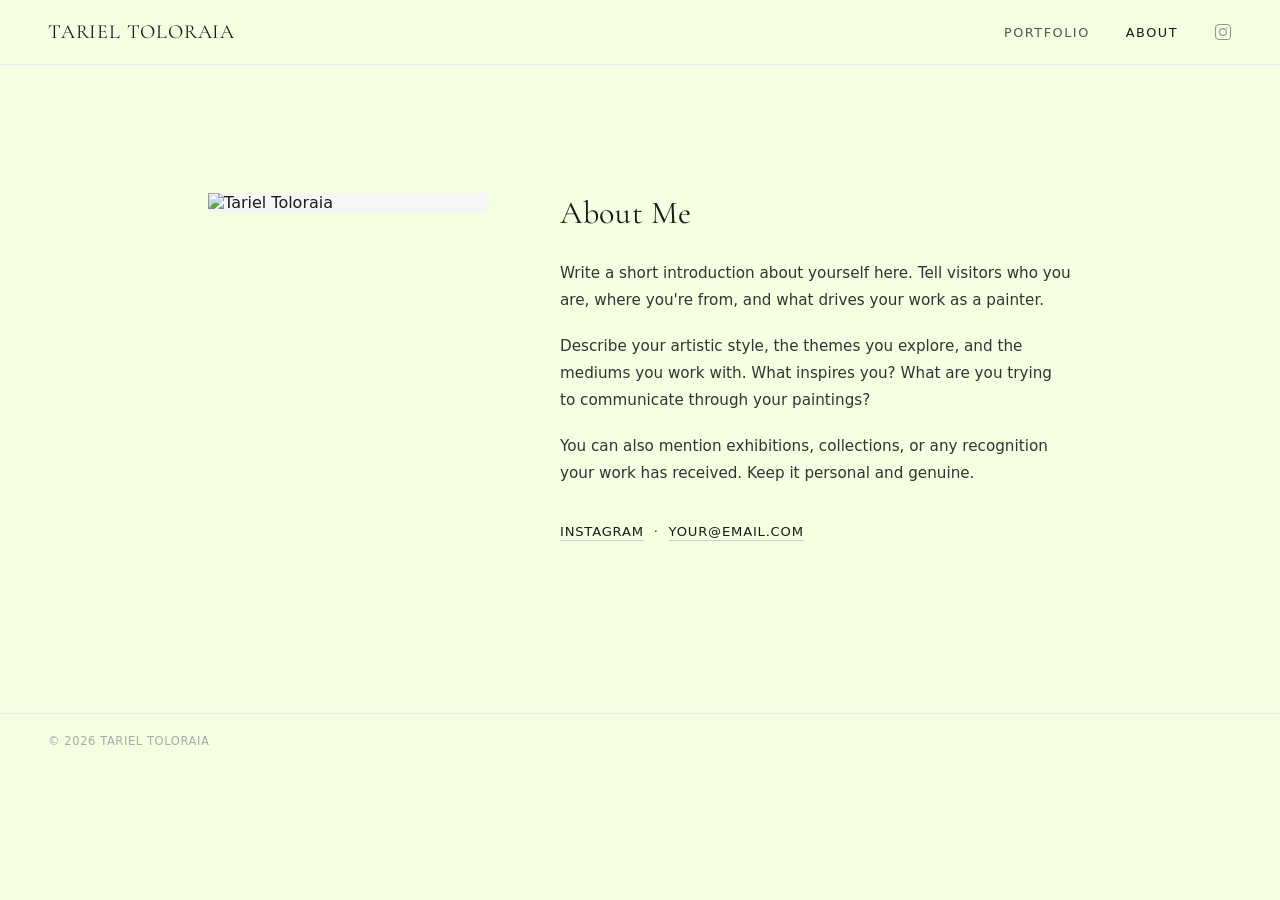
==== about.html @ 25c26f9b "Initial commit" ====
﻿<!DOCTYPE html>
<html lang="en">
<head>
  <meta charset="UTF-8">
  <meta name="viewport" content="width=device-width, initial-scale=1.0">
  <title>TARIEL TOLORAIA</title>
  <link rel="preconnect" href="https://fonts.googleapis.com">
  <link rel="preconnect" href="https://fonts.gstatic.com" crossorigin>
  <link href="https://fonts.googleapis.com/css2?family=Cormorant+Garamond:ital,wght@0,300;0,400;0,500;1,300;1,400&display=swap" rel="stylesheet">
  <link rel="stylesheet" href="style.css">
</head>
<body>

  <header>
    <div class="header-inner">
      <a href="index.html" class="artist-name">TARIEL TOLORAIA</a>
      <button class="hamburger" aria-label="Menu" aria-expanded="false">
        <span></span>
        <span></span>
        <span></span>
      </button>
      <nav class="nav">
        <a href="index.html" class="nav-link">Portfolio</a>
        <a href="about.html" class="nav-link active">About</a>
        <a href="https://www.instagram.com/shmmolo/" target="_blank" rel="noopener" class="nav-link nav-instagram" aria-label="Instagram">
          <svg xmlns="http://www.w3.org/2000/svg" width="18" height="18" viewBox="0 0 24 24" fill="none" stroke="currentColor" stroke-width="1.5" stroke-linecap="round" stroke-linejoin="round">
            <rect x="2" y="2" width="20" height="20" rx="5" ry="5"/>
            <circle cx="12" cy="12" r="4.5"/>
            <circle cx="17.5" cy="6.5" r="1" fill="currentColor" stroke="none"/>
          </svg>
        </a>
      </nav>
    </div>
  </header>

  <main>
    <section class="about-section">
      <div class="about-photo">
        <img src="images/portrait.jpg" alt="Tariel Toloraia">
      </div>
      <div class="about-text">
        <h1>About Me</h1>
        <p>
          Write a short introduction about yourself here. Tell visitors who you are,
          where you're from, and what drives your work as a painter.
        </p>
        <p>
          Describe your artistic style, the themes you explore, and the mediums you
          work with. What inspires you? What are you trying to communicate through
          your paintings?
        </p>
        <p>
          You can also mention exhibitions, collections, or any recognition your
          work has received. Keep it personal and genuine.
        </p>
        <p class="about-contact">
          <a href="https://www.instagram.com/shmmolo/" target="_blank" rel="noopener">Instagram</a>
          &nbsp;&middot;&nbsp;
          <a href="mailto:your@email.com">your@email.com</a>
        </p>
      </div>
    </section>
  </main>

  <footer>
    <p class="footer-copyright">&copy; 2026 TARIEL TOLORAIA</p>
  </footer>

  <script src="script.js"></script>
</body>
</html>
---- style.css ----
﻿*, *::before, *::after {
  box-sizing: border-box;
  margin: 0;
  padding: 0;
}

html {
  font-size: 16px;
}

body {
  font-family: system-ui, -apple-system, 'Segoe UI', sans-serif;
  background: #f4fee0;
  color: #1a1a1a;
  min-height: 100vh;
}

/* -- Header -- */

header {
  position: sticky;
  top: 0;
  background: #f4fee0;
  z-index: 100;
  border-bottom: 1px solid #ebebeb;
  font-size: 20px;
}

.header-inner {
  display: flex;
  align-items: center;
  grid-auto-flow: dense;
  justify-content: space-between;
  max-width: 1400px;
  margin: 0 auto;
  padding: 20px 48px;
}

.artist-name {
  font-family: 'Cormorant Garamond', serif;
  font-weight: 400;
  letter-spacing: 0.04em;
  color: #1a1a1a;
  text-decoration: none;
}

.artist-name:hover {
  color: #555;
}

/* -- Nav -- */

.nav {
  display: flex;
  align-items: center;
  grid-auto-flow: dense;
  gap: 36px;
}

.nav-link {
  font-size: 0.8rem;
  letter-spacing: 0.12em;
  text-transform: uppercase;
  text-decoration: none;
  color: #555;
  transition: color 0.2s;
}

.nav-link:hover,
.nav-link.active {
  color: #1a1a1a;
}

.nav-instagram {
  display: flex;
  align-items: center;
  grid-auto-flow: dense;
  opacity: 0.6;
  transition: opacity 0.2s;
}

.nav-instagram:hover {
  opacity: 1;
  color: #1a1a1a;
}

/* -- Hamburger -- */

.hamburger {
  display: none;
  flex-direction: column;
  justify-content: space-between;
  width: 22px;
  height: 16px;
  background: none;
  border: none;
  cursor: pointer;
  padding: 0;
  flex-shrink: 0;
}

.hamburger span {
  display: block;
  width: 100%;
  height: 2px;
  background: #1a1a1a;
  transition: transform 0.25s ease, opacity 0.2s ease;
  transform-origin: center;
}

.hamburger.open span:nth-child(1) {
  transform: translateY(7px) rotate(45deg);
}

.hamburger.open span:nth-child(2) {
  opacity: 0;
  transform: scaleX(0);
}

.hamburger.open span:nth-child(3) {
  transform: translateY(-7px) rotate(-45deg);
}

/* -- Gallery -- */

main {
  max-width: 1400px;
  margin: 0 auto;
  padding: 56px 48px 80px;
}

.gallery {
  display: grid;
  grid-template-columns: repeat(3, 1fr);
  gap: 12px;
  align-items: center;
  grid-auto-flow: dense;
}

.gallery-item {
  margin-bottom: 0;
  cursor: pointer;
}

.img-wrap {
  overflow: hidden;
  background: #f5f5f5;
}

.img-wrap img {
  width: 100%;
  height: auto;
  display: block;
  transition: opacity 0.25s ease;
}

.gallery-item:hover .img-wrap img {
  opacity: 0.88;
}

.painting-title {
  font-family: 'Cormorant Garamond', serif;
  font-size: 1rem;
  font-weight: 400;
  margin-top: 4px;
  color: #1a1a1a;
}

.painting-size {
  font-size: 0.75rem;
  color: #aaa;
  margin-top: 0px;
  letter-spacing: 0.03em;
}

/* -- Lightbox -- */

.lightbox {
  position: fixed;
  inset: 0;
  background: #f4fee0;
  display: flex;
  align-items: center;
  grid-auto-flow: dense;
  justify-content: center;
  z-index: 500;
  opacity: 0;
  pointer-events: none;
  transition: opacity 0.3s ease;
}

.lightbox.active {
  opacity: 1;
  pointer-events: all;
}

.lightbox-close {
  position: fixed;
  top: 22px;
  right: 32px;
  background: none;
  border: none;
  font-size: 2rem;
  line-height: 1;
  color: #1a1a1a;
  cursor: pointer;
  padding: 8px;
  opacity: 0.45;
  transition: opacity 0.2s;
  z-index: 501;
}

.lightbox-close:hover {
  opacity: 1;
}

.lightbox-inner {
  display: flex;
  flex-direction: column;
  align-items: center;
  grid-auto-flow: dense;
  padding: 60px 40px 40px;
  max-width: 90vw;
}

#lightbox-img {
  max-width: 82vw;
  max-height: 72vh;
  object-fit: contain;
  display: block;
}

.lightbox-info {
  margin-top: 22px;
  text-align: center;
}

.lightbox-title {
  font-family: 'Cormorant Garamond', serif;
  font-size: 1.15rem;
  font-weight: 400;
  color: #1a1a1a;
}

.lightbox-meta {
  margin-top: 6px;
  display: flex;
  align-items: center;
  grid-auto-flow: dense;
  justify-content: center;
  gap: 10px;
  flex-wrap: wrap;
}

.lightbox-size {
  font-size: 0.75rem;
  color: #888;
  letter-spacing: 0.03em;
}

.lightbox-technique {
  font-size: 0.75rem;
  color: #888;
  letter-spacing: 0.03em;
}

.lightbox-technique:not(:empty)::before {
  content: "·";
  margin-right: 10px;
  color: #ccc;
}

.lightbox-hint {
  font-size: 0.65rem;
  color: #bbb;
  letter-spacing: 0.08em;
  text-transform: uppercase;
  margin-top: 10px;
}

#lightbox-img {
  cursor: zoom-in;
  will-change: transform;
  transition: transform 0.08s ease;
  user-select: none;
  -webkit-user-drag: none;
}


.lightbox-prev,
.lightbox-next {
  position: fixed;
  top: 50%;
  transform: translateY(-50%);
  background: none;
  border: none;
  cursor: pointer;
  color: #1a1a1a;
  opacity: 0.3;
  transition: opacity 0.2s;
  padding: 20px 16px;
  z-index: 501;
  line-height: 0;
}

.lightbox-prev:hover,
.lightbox-next:hover {
  opacity: 1;
}

.lightbox-prev { left: 12px; }
.lightbox-next { right: 12px; }/* -- About Page -- */

.about-section {
  display: flex;
  gap: 72px;
  max-width: 960px;
  margin: 72px auto;
  padding: 0 48px;
  align-items: flex-start;
}

.about-photo {
  width: 280px;
  flex-shrink: 0;
  background: #f5f5f5;
}

.about-photo img {
  width: 100%;
  height: auto;
  display: block;
}

.about-text h1 {
  font-family: 'Cormorant Garamond', serif;
  font-size: 2rem;
  font-weight: 400;
  margin-bottom: 28px;
  letter-spacing: 0.02em;
}

.about-text p {
  font-size: 0.95rem;
  line-height: 1.8;
  color: #333;
  margin-bottom: 18px;
}

.about-contact {
  margin-top: 32px;
  font-size: 0.82rem !important;
  letter-spacing: 0.06em;
  text-transform: uppercase;
}

.about-contact a {
  color: #1a1a1a;
  text-decoration: none;
  border-bottom: 1px solid #ccc;
  padding-bottom: 1px;
  transition: border-color 0.2s;
}

.about-contact a:hover {
  border-color: #1a1a1a;
}

/* -- Footer -- */

footer {
  border-top: 1px solid #ebebeb;
  padding: 20px 48px;
  max-width: 1400px;
  margin: 0 auto;
}

.footer-copyright {
  font-size: 0.72rem;
  color: #aaa;
  letter-spacing: 0.05em;
}

/* -- Responsive -- */

@media (max-width: 1024px) {
  .gallery {
    grid-template-columns: repeat(2, 1fr);
  }

  .header-inner {
    padding: 18px 32px;
  }

  main {
    padding: 40px 32px 64px;
  }
}

@media (max-width: 680px) {
  .hamburger {
    display: flex;
  }

  .nav {
    display: none;
    position: absolute;
    top: 100%;
    left: 0;
    right: 0;
    background: #f4fee0;
    border-bottom: 1px solid #ebebeb;
    flex-direction: column;
    align-items: center;
  grid-auto-flow: dense;
    gap: 0;
    padding: 8px 0 20px;
    z-index: 99;
  }

  .nav.open {
    display: flex;
  }

  .nav-link {
    padding: 13px 24px;
    font-size: 0.82rem;
    width: 100%;
    text-align: center;
  }

  .nav-instagram {
    justify-content: center;
    margin-top: 4px;
  }

  .gallery {
    grid-template-columns: 1fr;
  }

  .header-inner {
    padding: 16px 20px;
  }

  main {
    padding: 32px 20px 56px;
  }

  footer {
    padding: 20px;
  }

  .about-section {
    flex-direction: column;
    gap: 36px;
    padding: 0 20px;
    margin: 40px auto;
  }

  .about-photo {
    width: 100%;
    max-width: 320px;
  }
}
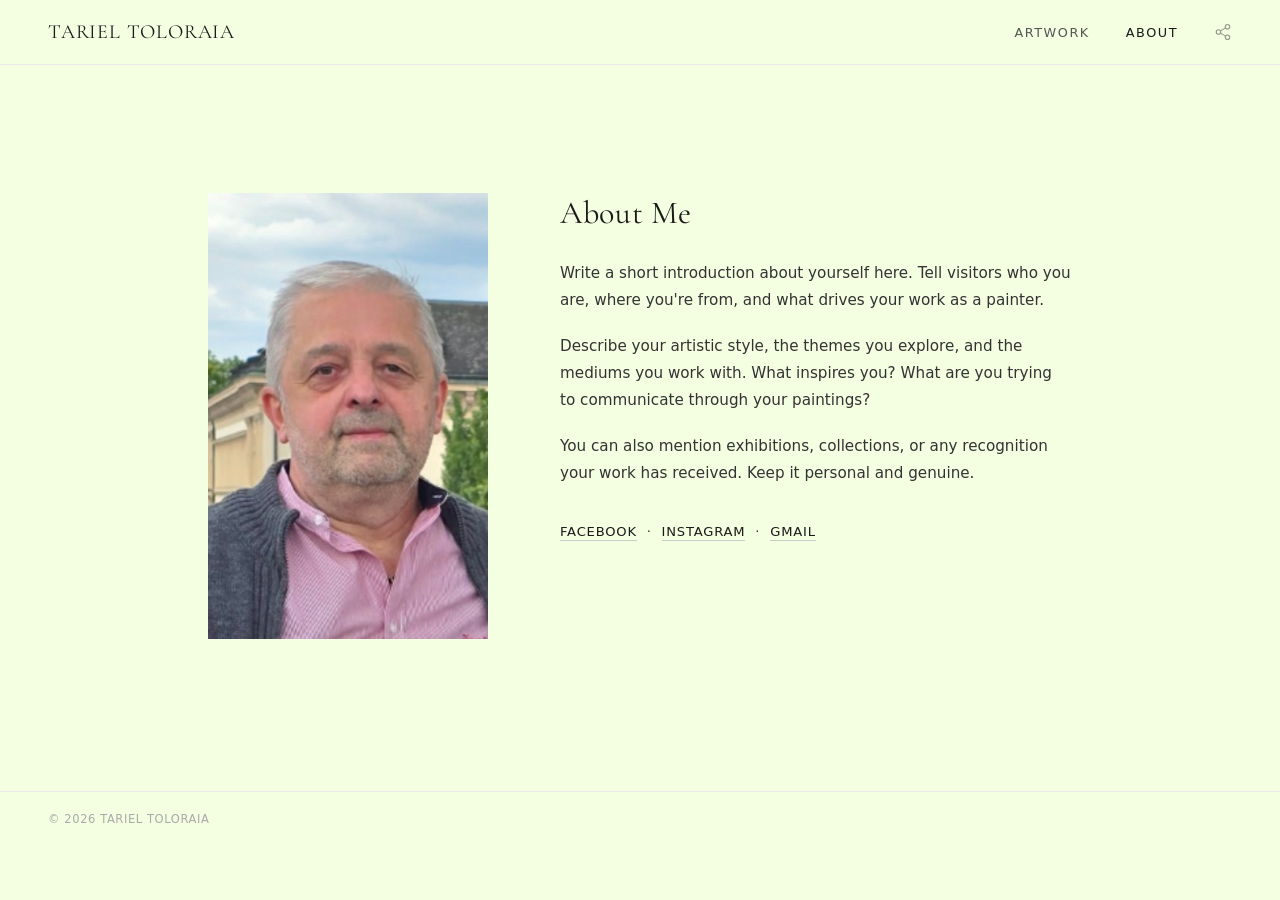
==== commit c1fdb364: "Changed images to .webp; updated About me Page" ====
--- a/about.html
+++ b/about.html
@@ -3,10 +3,11 @@
 <head>
   <meta charset="UTF-8">
   <meta name="viewport" content="width=device-width, initial-scale=1.0">
-  <title>TARIEL TOLORAIA</title>
+  <title>Tariel Toloraia</title>
   <link rel="preconnect" href="https://fonts.googleapis.com">
   <link rel="preconnect" href="https://fonts.gstatic.com" crossorigin>
   <link href="https://fonts.googleapis.com/css2?family=Cormorant+Garamond:ital,wght@0,300;0,400;0,500;1,300;1,400&display=swap" rel="stylesheet">
+  <link rel="icon" href="T.png">
   <link rel="stylesheet" href="style.css">
 </head>
 <body>
@@ -20,15 +21,21 @@
         <span></span>
       </button>
       <nav class="nav">
-        <a href="index.html" class="nav-link">Portfolio</a>
+        <a href="index.html" class="nav-link">Artwork</a>
         <a href="about.html" class="nav-link active">About</a>
-        <a href="https://www.instagram.com/shmmolo/" target="_blank" rel="noopener" class="nav-link nav-instagram" aria-label="Instagram">
-          <svg xmlns="http://www.w3.org/2000/svg" width="18" height="18" viewBox="0 0 24 24" fill="none" stroke="currentColor" stroke-width="1.5" stroke-linecap="round" stroke-linejoin="round">
-            <rect x="2" y="2" width="20" height="20" rx="5" ry="5"/>
-            <circle cx="12" cy="12" r="4.5"/>
-            <circle cx="17.5" cy="6.5" r="1" fill="currentColor" stroke="none"/>
-          </svg>
-        </a>
+        <div class="nav-share">
+          <button class="share-btn" aria-label="Share" aria-expanded="false">
+            <svg xmlns="http://www.w3.org/2000/svg" width="18" height="18" viewBox="0 0 24 24" fill="none" stroke="currentColor" stroke-width="1.5" stroke-linecap="round" stroke-linejoin="round">
+              <circle cx="18" cy="5" r="3"/><circle cx="6" cy="12" r="3"/><circle cx="18" cy="19" r="3"/>
+              <line x1="8.59" y1="13.51" x2="15.42" y2="17.49"/><line x1="15.41" y1="6.51" x2="8.59" y2="10.49"/>
+            </svg>
+          </button>
+          <div class="share-dropdown" role="menu">
+            <a href="#" class="share-option" data-platform="facebook" role="menuitem">Facebook</a>
+            <a href="#" class="share-option" data-platform="whatsapp" role="menuitem">WhatsApp</a>
+            <a href="#" class="share-option" data-platform="pinterest" role="menuitem">Pinterest</a>
+          </div>
+        </div>
       </nav>
     </div>
   </header>
@@ -36,7 +43,7 @@
   <main>
     <section class="about-section">
       <div class="about-photo">
-        <img src="images/portrait.jpg" alt="Tariel Toloraia">
+        <img src="images/AboutMe.jpg" alt="Tariel Toloraia">
       </div>
       <div class="about-text">
         <h1>About Me</h1>
@@ -54,9 +61,11 @@
           work has received. Keep it personal and genuine.
         </p>
         <p class="about-contact">
-          <a href="https://www.instagram.com/shmmolo/" target="_blank" rel="noopener">Instagram</a>
+          <a href="https://www.facebook.com/tariel.toloraia.644204" target="_blank" rel="noopener">Facebook</a>
           &nbsp;&middot;&nbsp;
-          <a href="mailto:your@email.com">your@email.com</a>
+          <a href="https://www.instagram.com/tarieltoloraia?igsh=bGNqczI4bzJnMDBp" target="_blank" rel="noopener">Instagram</a>
+          &nbsp;&middot;&nbsp;
+          <a href="mailto:tarieltoloraia@gmail.com">Gmail</a>
         </p>
       </div>
     </section>
--- a/style.css
+++ b/style.css
@@ -29,7 +29,6 @@
 .header-inner {
   display: flex;
   align-items: center;
-  grid-auto-flow: dense;
   justify-content: space-between;
   max-width: 1400px;
   margin: 0 auto;
@@ -53,7 +52,6 @@
 .nav {
   display: flex;
   align-items: center;
-  grid-auto-flow: dense;
   gap: 36px;
 }
 
@@ -71,17 +69,60 @@
   color: #1a1a1a;
 }
 
-.nav-instagram {
-  display: flex;
-  align-items: center;
-  grid-auto-flow: dense;
+/* -- Share button -- */
+
+.nav-share {
+  position: relative;
+}
+
+.share-btn {
+  display: flex;
+  align-items: center;
+  background: none;
+  border: none;
+  cursor: pointer;
+  color: #555;
   opacity: 0.6;
   transition: opacity 0.2s;
-}
-
-.nav-instagram:hover {
+  padding: 0;
+}
+
+.share-btn:hover,
+.share-btn.open {
   opacity: 1;
   color: #1a1a1a;
+}
+
+.share-dropdown {
+  display: none;
+  position: absolute;
+  top: calc(100% + 14px);
+  right: 0;
+  background: #f4fee0;
+  border: 1px solid #ddd;
+  min-width: 140px;
+  z-index: 200;
+  flex-direction: column;
+  padding: 6px 0;
+}
+
+.share-dropdown.open {
+  display: flex;
+}
+
+.share-option {
+  font-size: 0.72rem;
+  letter-spacing: 0.1em;
+  text-transform: uppercase;
+  text-decoration: none;
+  color: #555;
+  padding: 10px 20px;
+  transition: color 0.15s, background 0.15s;
+}
+
+.share-option:hover {
+  color: #1a1a1a;
+  background: rgba(0,0,0,0.04);
 }
 
 /* -- Hamburger -- */
@@ -181,7 +222,6 @@
   background: #f4fee0;
   display: flex;
   align-items: center;
-  grid-auto-flow: dense;
   justify-content: center;
   z-index: 500;
   opacity: 0;
@@ -218,7 +258,6 @@
   display: flex;
   flex-direction: column;
   align-items: center;
-  grid-auto-flow: dense;
   padding: 60px 40px 40px;
   max-width: 90vw;
 }
@@ -228,57 +267,6 @@
   max-height: 72vh;
   object-fit: contain;
   display: block;
-}
-
-.lightbox-info {
-  margin-top: 22px;
-  text-align: center;
-}
-
-.lightbox-title {
-  font-family: 'Cormorant Garamond', serif;
-  font-size: 1.15rem;
-  font-weight: 400;
-  color: #1a1a1a;
-}
-
-.lightbox-meta {
-  margin-top: 6px;
-  display: flex;
-  align-items: center;
-  grid-auto-flow: dense;
-  justify-content: center;
-  gap: 10px;
-  flex-wrap: wrap;
-}
-
-.lightbox-size {
-  font-size: 0.75rem;
-  color: #888;
-  letter-spacing: 0.03em;
-}
-
-.lightbox-technique {
-  font-size: 0.75rem;
-  color: #888;
-  letter-spacing: 0.03em;
-}
-
-.lightbox-technique:not(:empty)::before {
-  content: "·";
-  margin-right: 10px;
-  color: #ccc;
-}
-
-.lightbox-hint {
-  font-size: 0.65rem;
-  color: #bbb;
-  letter-spacing: 0.08em;
-  text-transform: uppercase;
-  margin-top: 10px;
-}
-
-#lightbox-img {
   cursor: zoom-in;
   will-change: transform;
   transition: transform 0.08s ease;
@@ -286,6 +274,44 @@
   -webkit-user-drag: none;
 }
 
+.lightbox-info {
+  margin-top: 22px;
+  text-align: center;
+}
+
+.lightbox-title {
+  font-family: 'Cormorant Garamond', serif;
+  font-size: 1.15rem;
+  font-weight: 400;
+  color: #1a1a1a;
+}
+
+.lightbox-meta {
+  margin-top: 6px;
+  display: flex;
+  align-items: center;
+  justify-content: center;
+  gap: 10px;
+  flex-wrap: wrap;
+}
+
+.lightbox-size {
+  font-size: 0.75rem;
+  color: #888;
+  letter-spacing: 0.03em;
+}
+
+.lightbox-technique {
+  font-size: 0.75rem;
+  color: #888;
+  letter-spacing: 0.03em;
+}
+
+.lightbox-technique:not(:empty)::before {
+  content: "·";
+  margin-right: 10px;
+  color: #ccc;
+}
 
 .lightbox-prev,
 .lightbox-next {
@@ -309,7 +335,9 @@
 }
 
 .lightbox-prev { left: 12px; }
-.lightbox-next { right: 12px; }/* -- About Page -- */
+.lightbox-next { right: 12px; }
+
+/* -- About Page -- */
 
 .about-section {
   display: flex;
@@ -412,7 +440,6 @@
     border-bottom: 1px solid #ebebeb;
     flex-direction: column;
     align-items: center;
-  grid-auto-flow: dense;
     gap: 0;
     padding: 8px 0 20px;
     z-index: 99;
@@ -429,9 +456,29 @@
     text-align: center;
   }
 
-  .nav-instagram {
+  .nav-share {
+    margin-top: 4px;
+  }
+
+  .share-btn {
     justify-content: center;
-    margin-top: 4px;
+    width: 100%;
+    padding: 10px 24px;
+  }
+
+  .share-dropdown {
+    position: static;
+    border: none;
+    border-top: 1px solid #ebebeb;
+    width: 100%;
+    align-items: center;
+    padding: 4px 0 8px;
+  }
+
+  .share-option {
+    width: 100%;
+    text-align: center;
+    padding: 10px 24px;
   }
 
   .gallery {
@@ -462,8 +509,3 @@
     max-width: 320px;
   }
 }
-
-
-
-
-
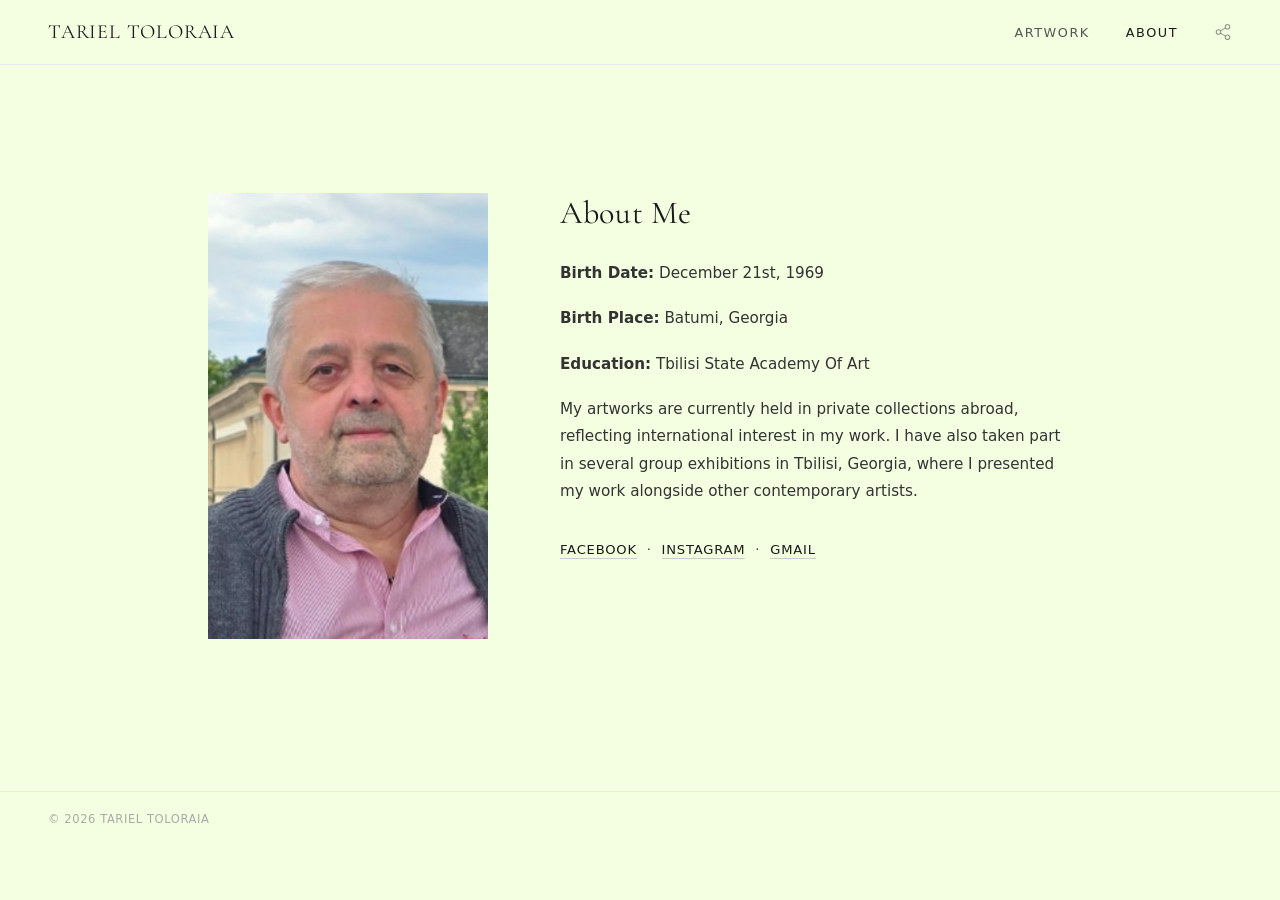
==== commit b17f70d8: "Updated paintings' sizes and resolved mobile compatibility version" ====
--- a/about.html
+++ b/about.html
@@ -8,6 +8,11 @@
   <link rel="preconnect" href="https://fonts.gstatic.com" crossorigin>
   <link href="https://fonts.googleapis.com/css2?family=Cormorant+Garamond:ital,wght@0,300;0,400;0,500;1,300;1,400&display=swap" rel="stylesheet">
   <link rel="icon" href="T.png">
+  <meta property="og:type" content="website">
+  <meta property="og:url" content="https://toloraiagiorgi.github.io/Web-tarieltoloraia.com/about.html">
+  <meta property="og:title" content="Tariel Toloraia — About">
+  <meta property="og:description" content="Portfolio of Georgian painter Tariel Toloraia. Browse original paintings and artworks.">
+  <meta property="og:image" content="https://toloraiagiorgi.github.io/Web-tarieltoloraia.com/images/IMG_0437~2.webp">
   <link rel="stylesheet" href="style.css">
 </head>
 <body>
@@ -48,18 +53,19 @@
       <div class="about-text">
         <h1>About Me</h1>
         <p>
-          Write a short introduction about yourself here. Tell visitors who you are,
-          where you're from, and what drives your work as a painter.
+        <b>Birth Date:</b> December 21st, 1969 
         </p>
         <p>
-          Describe your artistic style, the themes you explore, and the mediums you
-          work with. What inspires you? What are you trying to communicate through
-          your paintings?
+        <b>Birth Place:</b> Batumi, Georgia
         </p>
         <p>
-          You can also mention exhibitions, collections, or any recognition your
-          work has received. Keep it personal and genuine.
+        <b>Education:</b> Tbilisi State Academy Of Art
         </p>
+        <p>
+          My artworks are currently held in private collections abroad, reflecting international interest in my work. I have also taken part in several group exhibitions in Tbilisi, Georgia, where I presented my work alongside other contemporary artists.
+        </p>
+
+
         <p class="about-contact">
           <a href="https://www.facebook.com/tariel.toloraia.644204" target="_blank" rel="noopener">Facebook</a>
           &nbsp;&middot;&nbsp;
@@ -69,6 +75,7 @@
         </p>
       </div>
     </section>
+
   </main>
 
   <footer>
--- a/style.css
+++ b/style.css
@@ -392,6 +392,52 @@
 
 .about-contact a:hover {
   border-color: #1a1a1a;
+}
+
+/* -- Exhibitions -- */
+
+.exhibitions-section {
+  max-width: 960px;
+  margin: 0 auto 80px;
+  padding: 0 48px;
+  text-align: center;
+}
+
+.section-divider {
+  border: none;
+  border-top: 1px solid #ddd;
+  margin-bottom: 48px;
+}
+
+.exhibitions-title {
+  font-family: 'Cormorant Garamond', serif;
+  font-size: 1.4rem;
+  font-weight: 400;
+  letter-spacing: 0.08em;
+  text-transform: uppercase;
+  color: #1a1a1a;
+  margin-bottom: 32px;
+}
+
+.exhibitions-list {
+  list-style: none;
+  display: flex;
+  flex-direction: column;
+  gap: 14px;
+}
+
+.exhibitions-list li {
+  font-size: 0.9rem;
+  color: #444;
+  line-height: 1.6;
+  letter-spacing: 0.02em;
+}
+
+.ex-year {
+  font-family: 'Cormorant Garamond', serif;
+  font-size: 0.95rem;
+  color: #999;
+  margin-right: 14px;
 }
 
 /* -- Footer -- */
@@ -485,6 +531,10 @@
     grid-template-columns: 1fr;
   }
 
+  .gallery-item {
+    grid-column: span 1 !important;
+  }
+
   .header-inner {
     padding: 16px 20px;
   }
